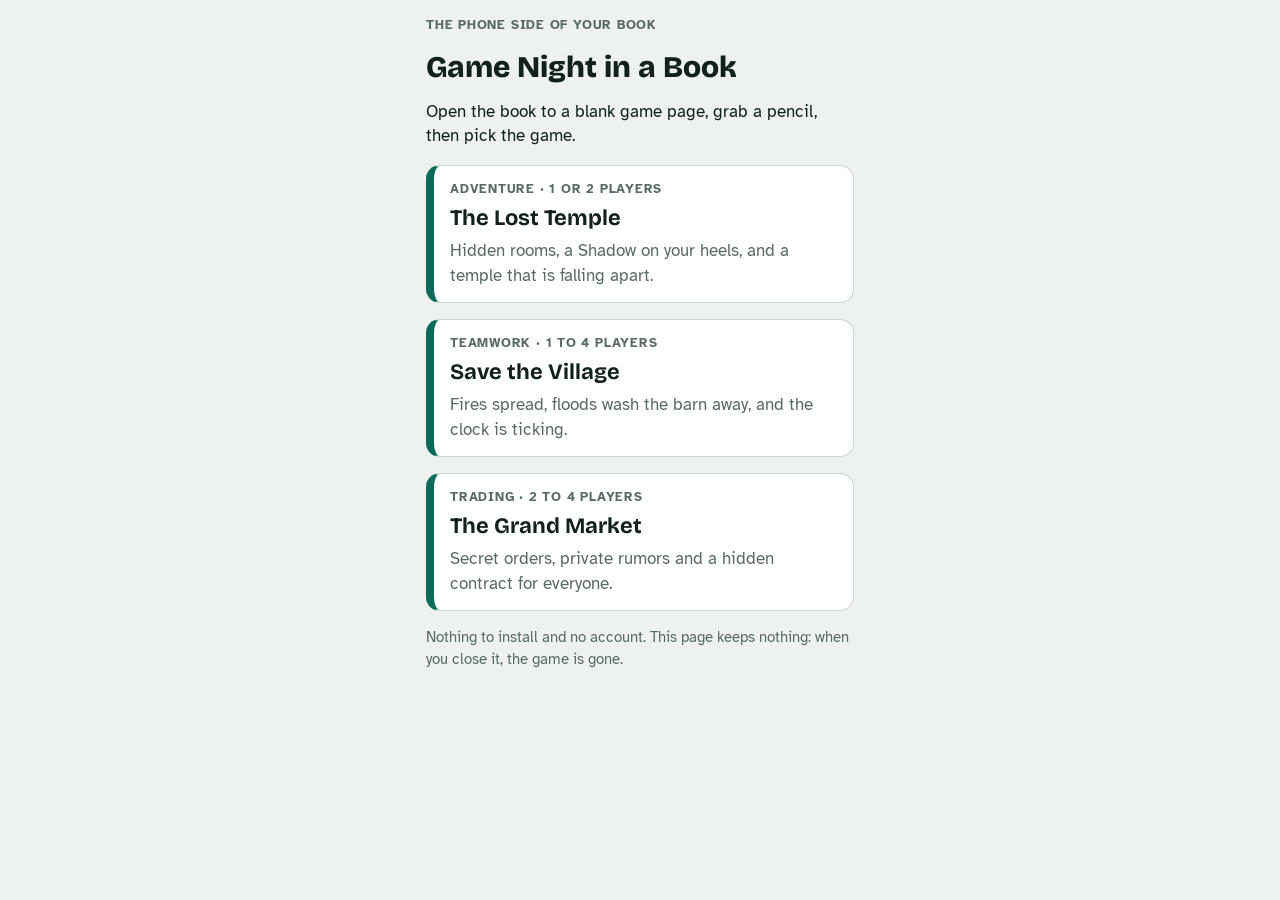
==== index.html @ 989e08fb "Add the web companion: The Lost Temple, Save the Village, The Grand Market Co-Authored-By: Claude Fa" ====
<!DOCTYPE html>
<html lang="en">
<head>
<meta charset="utf-8">
<meta name="viewport" content="width=device-width, initial-scale=1">
<title>Game Night in a Book</title>
<link href="https://fonts.googleapis.com/css2?family=Atkinson+Hyperlegible:wght@400;700&family=Bricolage+Grotesque:opsz,wght@12..96,600;12..96,800&display=swap" rel="stylesheet">
<link rel="stylesheet" href="shared.css">
<style>
.game{display:flex;flex-direction:column;gap:4px;background:var(--card);border:1px solid var(--line);border-left:8px solid var(--accent);border-radius:14px;padding:14px 16px;color:var(--ink);text-decoration:none}
.game b{font-family:var(--display);font-size:22px}
</style>
</head>
<body>
<main class="wrap">
  <p class="eyebrow">The phone side of your book</p>
  <h1>Game Night in a Book</h1>
  <p>Open the book to a blank game page, grab a pencil, then pick the game.</p>
  <a class="game" href="temple.html"><span class="eyebrow">Adventure · 1 or 2 players</span><b>The Lost Temple</b><span class="muted">Hidden rooms, a Shadow on your heels, and a temple that is falling apart.</span></a>
  <a class="game" href="village.html"><span class="eyebrow">Teamwork · 1 to 4 players</span><b>Save the Village</b><span class="muted">Fires spread, floods wash the barn away, and the clock is ticking.</span></a>
  <a class="game" href="market.html"><span class="eyebrow">Trading · 2 to 4 players</span><b>The Grand Market</b><span class="muted">Secret orders, private rumors and a hidden contract for everyone.</span></a>
  <p class="muted small">Nothing to install and no account. This page keeps nothing: when you close it, the game is gone.</p>
</main>
</body>
</html>
---- shared.css ----
/* Game Night in a Book - companion. One phone column, one main action per screen, big numbers readable at arm's length. */
:root{
  --paper:#eef2ee; --card:#ffffff; --ink:#13211d; --muted:#5a6a64; --line:#cdd6d0;
  --accent:#0c6a5b; --accent-ink:#ffffff; --alert:#b3261e; --gold:#b97c00;
  --display:"Bricolage Grotesque","Trebuchet MS",sans-serif;
  --body:"Atkinson Hyperlegible","Verdana",sans-serif;
  color-scheme:light;
}
@media (prefers-color-scheme:dark){
  :root:not([data-theme="light"]){--paper:#0f1916;--card:#182521;--ink:#e9f0ec;--muted:#9fb0a9;--line:#2d3f39;--accent:#3fc2a9;--accent-ink:#06211b;--alert:#ff8a80;--gold:#f0b83c;color-scheme:dark}
}
:root[data-theme="dark"]{--paper:#0f1916;--card:#182521;--ink:#e9f0ec;--muted:#9fb0a9;--line:#2d3f39;--accent:#3fc2a9;--accent-ink:#06211b;--alert:#ff8a80;--gold:#f0b83c;color-scheme:dark}
*{box-sizing:border-box}
html,body{margin:0}
body{background:var(--paper);color:var(--ink);font-family:var(--body);font-size:17px;line-height:1.45}
main.wrap{max-width:460px;margin:0 auto;padding:16px 16px 48px;display:flex;flex-direction:column;gap:16px}
h1,h2,h3{font-family:var(--display);margin:0;text-wrap:balance;line-height:1.1}
h1{font-size:30px;font-weight:800} h2{font-size:21px;font-weight:700} h3{font-size:17px;font-weight:700}
p{margin:0}
.muted{color:var(--muted)} .small{font-size:15px}
.view{display:none;flex-direction:column;gap:16px} .view.on{display:flex}
.top{display:flex;align-items:center;justify-content:space-between;gap:12px}
.top a{color:var(--accent);font-weight:700;text-decoration:none;padding:8px 0}
.card{background:var(--card);border:1px solid var(--line);border-radius:14px;padding:16px;display:flex;flex-direction:column;gap:10px}
.card.alertbox{border-color:var(--alert)} .card.alertbox .eyebrow{color:var(--alert)}
.card.goldbox{border-color:var(--gold)} .card.goldbox .eyebrow{color:var(--gold)}
.eyebrow{font-size:13px;letter-spacing:.06em;text-transform:uppercase;color:var(--muted);font-weight:700}
button,.btn{font:inherit;font-weight:700;border-radius:12px;border:2px solid var(--accent);background:var(--accent);color:var(--accent-ink);padding:14px 16px;min-height:52px;cursor:pointer;text-align:center;text-decoration:none;display:block;width:100%}
button.ghost,.btn.ghost{background:transparent;color:var(--accent)}
button.small{min-height:44px;padding:8px 12px;font-size:15px}
button.on{background:var(--gold);border-color:var(--gold);color:#1b1300}
button:focus-visible,a:focus-visible,input:focus-visible,select:focus-visible{outline:3px solid var(--gold);outline-offset:2px}
button[disabled]{opacity:.4;cursor:default}
input[type=text],input[type=number],select{font:inherit;width:100%;padding:12px;border-radius:10px;border:2px solid var(--line);background:var(--card);color:var(--ink)}
label{font-weight:700;font-size:15px}
.row{display:flex;gap:10px;align-items:stretch;flex-wrap:wrap} .row>*{flex:1 1 90px}
.grid2{display:grid;grid-template-columns:1fr 1fr;gap:10px}
.turn{font-family:var(--display);font-size:22px;font-weight:800}
.big{font-family:var(--display);font-weight:800;font-size:56px;line-height:1;font-variant-numeric:tabular-nums}
.num{font-family:var(--display);font-weight:800;font-size:34px;line-height:1;font-variant-numeric:tabular-nums}
.pill{display:inline-block;border:1.5px solid var(--line);border-radius:999px;padding:2px 10px;font-size:14px;font-weight:700}
.pill.bad{border-color:var(--alert);color:var(--alert)} .pill.good{border-color:var(--accent);color:var(--accent)}
.dice{display:flex;gap:12px;flex-wrap:wrap}
.die{width:64px;height:64px;min-height:0;border-radius:14px;border:2px solid var(--ink);background:var(--card);padding:9px;display:grid;grid-template-columns:repeat(3,1fr);grid-template-rows:repeat(3,1fr);gap:2px}
.die i{border-radius:50%} .die i.p{background:var(--ink)}
.die.used{opacity:.3} .die.pick{border-color:var(--gold);border-width:4px;padding:7px}
.list{display:flex;flex-direction:column}
.list>*{padding:10px 0;border-top:1px solid var(--line)} .list>*:first-child{border-top:0}
.overlay{position:fixed;inset:0;background:color-mix(in srgb,var(--paper) 92%,transparent);display:none;z-index:20;overflow:auto;padding:16px}
.overlay.on{display:block}
.overlay>.card{max-width:460px;margin:24px auto}
canvas.cardcanvas{width:100%;height:auto;border-radius:12px;border:1px solid var(--line)}
.check{display:flex;gap:10px;align-items:center;font-weight:700} .check input{width:26px;height:26px}
.err{color:var(--alert);font-weight:700}
@media (prefers-reduced-motion:no-preference){.pop{animation:pop .25s ease-out}@keyframes pop{from{transform:scale(.92)}to{transform:scale(1)}}}
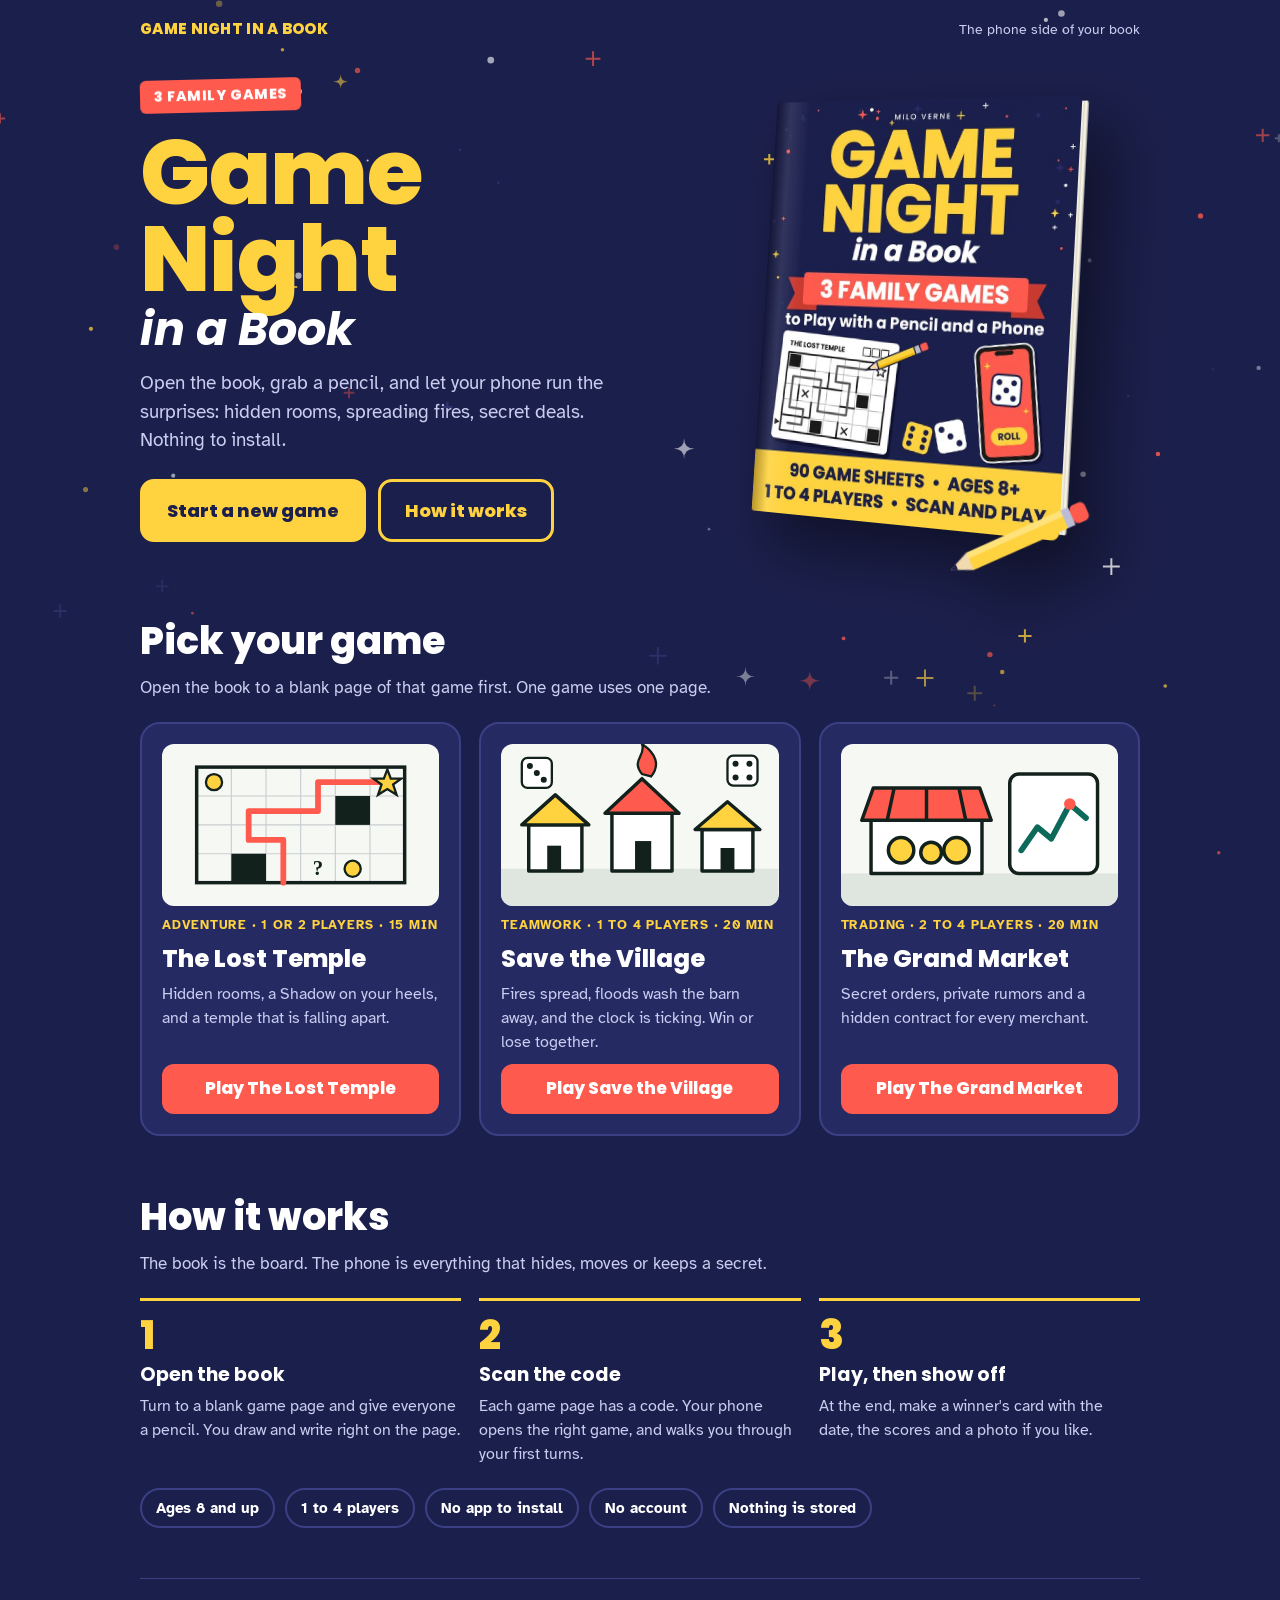
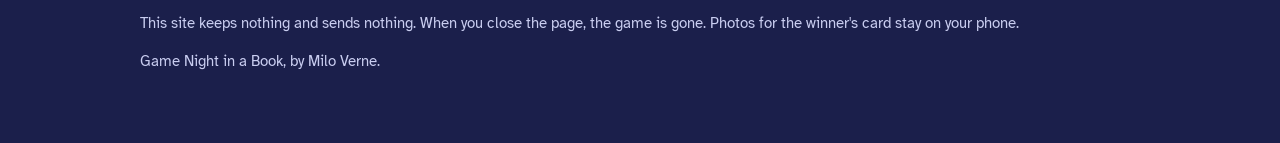
==== commit 9ca0f9c2: "Add a landing page that shows the book and leads to the three games Co-Authored-By: Claude Fable 5.2" ====
--- a/index.html
+++ b/index.html
@@ -4,22 +4,189 @@
 <meta charset="utf-8">
 <meta name="viewport" content="width=device-width, initial-scale=1">
 <title>Game Night in a Book</title>
-<link href="https://fonts.googleapis.com/css2?family=Atkinson+Hyperlegible:wght@400;700&family=Bricolage+Grotesque:opsz,wght@12..96,600;12..96,800&display=swap" rel="stylesheet">
-<link rel="stylesheet" href="shared.css">
+<meta name="description" content="The phone side of Game Night in a Book: three family games played with a pencil and a phone.">
+<link href="https://fonts.googleapis.com/css2?family=Poppins:ital,wght@0,500;0,700;0,800;1,700&family=Atkinson+Hyperlegible:wght@400;700&display=swap" rel="stylesheet">
 <style>
-.game{display:flex;flex-direction:column;gap:4px;background:var(--card);border:1px solid var(--line);border-left:8px solid var(--accent);border-radius:14px;padding:14px 16px;color:var(--ink);text-decoration:none}
-.game b{font-family:var(--display);font-size:22px}
+/* Layout: one night-sky world taken from the book cover. Hero with the book, then three game doors, then how it works. */
+:root{
+  --night:#1b1f4b; --night-2:#252a63; --ink:#ffffff; --soft:#c9cdf0;
+  --sun:#ffd23f; --coral:#ff5a4e; --line:#3a4083;
+  --display:"Poppins","Trebuchet MS",sans-serif; --body:"Atkinson Hyperlegible","Verdana",sans-serif;
+  color-scheme:dark;
+}
+*{box-sizing:border-box}
+html,body{margin:0}
+body{background:var(--night);color:var(--ink);font-family:var(--body);font-size:17px;line-height:1.5;overflow-x:hidden}
+a{color:inherit}
+.sky{position:fixed;inset:0;pointer-events:none;z-index:0}
+.wrap{position:relative;z-index:1;max-width:1040px;margin:0 auto;padding:0 20px 56px}
+header.bar{display:flex;justify-content:space-between;align-items:center;gap:12px;padding:18px 0}
+.brand{font-family:var(--display);font-weight:800;letter-spacing:.02em;font-size:15px;text-transform:uppercase;color:var(--sun);text-decoration:none}
+.bar .tag{font-size:14px;color:var(--soft)}
+.hero{display:grid;grid-template-columns:1.05fr .95fr;gap:36px;align-items:center;padding:20px 0 44px}
+.kicker{display:inline-block;background:var(--coral);font-family:var(--display);font-weight:800;font-size:14px;letter-spacing:.04em;text-transform:uppercase;padding:6px 14px;border-radius:6px;transform:rotate(-1.5deg)}
+h1{font-family:var(--display);font-weight:800;line-height:.95;margin:16px 0 0;text-wrap:balance;font-size:clamp(46px,9vw,92px);color:var(--sun);letter-spacing:-.01em}
+h1 em{display:block;font-style:italic;font-weight:700;color:var(--ink);font-size:.5em;margin-top:.12em;letter-spacing:0}
+.lede{font-size:19px;color:var(--soft);max-width:34em;margin:18px 0 0}
+.cta{display:flex;gap:12px;flex-wrap:wrap;margin-top:24px}
+.btn{font-family:var(--display);font-weight:800;font-size:18px;text-decoration:none;border-radius:14px;padding:15px 24px;display:inline-block;border:3px solid var(--sun);background:var(--sun);color:var(--night);min-height:54px}
+.btn.ghost{background:transparent;color:var(--sun)}
+.btn:focus-visible,.door:focus-visible{outline:4px solid var(--coral);outline-offset:3px}
+.bookstage{display:grid;place-items:center;perspective:1400px;padding:10px 0}
+.book{position:relative;width:min(78%,330px);transform:rotateY(-22deg) rotateX(4deg) rotateZ(2deg);transform-style:preserve-3d;filter:drop-shadow(26px 30px 30px rgba(0,0,0,.45))}
+.book img{display:block;width:100%;height:auto;border-radius:3px 8px 8px 3px}
+.book::before{content:"";position:absolute;top:1.2%;bottom:1.2%;right:-14px;width:14px;background:repeating-linear-gradient(90deg,#f4f1e6 0 2px,#d9d4c2 2px 3px);transform:rotateY(62deg);transform-origin:left;border-radius:0 3px 3px 0}
+.book::after{content:"";position:absolute;inset:0;border-radius:3px 8px 8px 3px;background:linear-gradient(90deg,rgba(0,0,0,.28),rgba(255,255,255,.10) 5%,rgba(0,0,0,0) 12%)}
+.pencil{position:absolute;right:-34px;bottom:-18px;width:150px;transform:rotate(-28deg)}
+h2{font-family:var(--display);font-weight:800;font-size:clamp(26px,4.4vw,38px);margin:0 0 6px;text-wrap:balance}
+.sub{color:var(--soft);margin:0 0 22px}
+.doors{display:grid;grid-template-columns:repeat(3,1fr);gap:18px}
+.door{display:flex;flex-direction:column;gap:10px;background:var(--night-2);border:2px solid var(--line);border-radius:20px;padding:20px;text-decoration:none;transition:transform .15s ease,border-color .15s ease}
+.door:hover{transform:translateY(-4px);border-color:var(--sun)}
+.door svg{width:100%;height:auto;border-radius:12px;background:#f6f8f4}
+.door .who{font-size:13px;font-weight:700;letter-spacing:.06em;text-transform:uppercase;color:var(--sun)}
+.door b{font-family:var(--display);font-weight:800;font-size:24px;line-height:1.1}
+.door p{margin:0;color:var(--soft);font-size:16px}
+.door .go{margin-top:auto;font-family:var(--display);font-weight:800;background:var(--coral);color:#fff;border-radius:12px;padding:12px 16px;text-align:center}
+section{padding:26px 0}
+.steps{display:grid;grid-template-columns:repeat(3,1fr);gap:18px;counter-reset:s}
+.step{border-top:3px solid var(--sun);padding-top:14px}
+.step::before{counter-increment:s;content:counter(s);font-family:var(--display);font-weight:800;font-size:40px;line-height:1;color:var(--sun);display:block;margin-bottom:6px}
+.step b{font-family:var(--display);font-size:19px;display:block}
+.step p{margin:4px 0 0;color:var(--soft);font-size:16px}
+.promise{display:flex;gap:10px;flex-wrap:wrap;margin-top:8px}
+.chip{border:2px solid var(--line);border-radius:999px;padding:7px 14px;font-size:15px;font-weight:700}
+footer{border-top:1px solid var(--line);margin-top:24px;padding-top:18px;color:var(--soft);font-size:15px}
+@media (max-width:760px){
+  .hero{grid-template-columns:1fr;gap:10px;padding-top:6px}
+  .bookstage{order:-1}
+  .book{width:min(62%,250px)}
+  .pencil{width:110px;right:-22px}
+  .doors,.steps{grid-template-columns:1fr}
+  .bar .tag{display:none}
+}
+@media (prefers-reduced-motion:no-preference){
+  .book{animation:float 6s ease-in-out infinite}
+  @keyframes float{0%,100%{translate:0 0}50%{translate:0 -10px}}
+}
 </style>
 </head>
 <body>
-<main class="wrap">
-  <p class="eyebrow">The phone side of your book</p>
-  <h1>Game Night in a Book</h1>
-  <p>Open the book to a blank game page, grab a pencil, then pick the game.</p>
-  <a class="game" href="temple.html"><span class="eyebrow">Adventure · 1 or 2 players</span><b>The Lost Temple</b><span class="muted">Hidden rooms, a Shadow on your heels, and a temple that is falling apart.</span></a>
-  <a class="game" href="village.html"><span class="eyebrow">Teamwork · 1 to 4 players</span><b>Save the Village</b><span class="muted">Fires spread, floods wash the barn away, and the clock is ticking.</span></a>
-  <a class="game" href="market.html"><span class="eyebrow">Trading · 2 to 4 players</span><b>The Grand Market</b><span class="muted">Secret orders, private rumors and a hidden contract for everyone.</span></a>
-  <p class="muted small">Nothing to install and no account. This page keeps nothing: when you close it, the game is gone.</p>
-</main>
+<canvas class="sky" id="sky" aria-hidden="true"></canvas>
+<div class="wrap">
+  <header class="bar">
+    <a class="brand" href="index.html">Game Night in a Book</a>
+    <span class="tag">The phone side of your book</span>
+  </header>
+
+  <div class="hero">
+    <div>
+      <span class="kicker">3 family games</span>
+      <h1>Game Night <em>in a Book</em></h1>
+      <p class="lede">Open the book, grab a pencil, and let your phone run the surprises: hidden rooms, spreading fires, secret deals. Nothing to install.</p>
+      <div class="cta">
+        <a class="btn" href="#games">Start a new game</a>
+        <a class="btn ghost" href="#how">How it works</a>
+      </div>
+    </div>
+    <div class="bookstage">
+      <div class="book">
+        <img src="book-cover.jpg" alt="Cover of the book Game Night in a Book, by Milo Verne" width="560" height="724">
+        <svg class="pencil" viewBox="0 0 150 30" aria-hidden="true">
+          <rect x="22" y="6" width="104" height="18" fill="#ffd23f"/><rect x="22" y="6" width="104" height="6" fill="#ffe27a"/>
+          <polygon points="22,6 0,15 22,24" fill="#f1d9b0"/><polygon points="7,12 0,15 7,18" fill="#1b1f4b"/>
+          <rect x="126" y="6" width="8" height="18" fill="#b9bdd6"/><rect x="134" y="6" width="16" height="18" rx="5" fill="#ff5a4e"/>
+        </svg>
+      </div>
+    </div>
+  </div>
+
+  <section id="games">
+    <h2>Pick your game</h2>
+    <p class="sub">Open the book to a blank page of that game first. One game uses one page.</p>
+    <div class="doors">
+      <a class="door" href="temple.html">
+        <svg viewBox="0 0 240 140" role="img" aria-label="A temple map with a pencil path">
+          <g stroke="#c9ced0" stroke-width="1"><path d="M30 20H210M30 45H210M30 70H210M30 95H210M30 120H210M30 20V120M60 20V120M90 20V120M120 20V120M150 20V120M180 20V120M210 20V120"/></g>
+          <rect x="30" y="20" width="180" height="100" fill="none" stroke="#13211d" stroke-width="3"/>
+          <rect x="150" y="45" width="30" height="25" fill="#13211d"/><rect x="60" y="95" width="30" height="25" fill="#13211d"/>
+          <path d="M105 120V83H75V58H135V33H195" fill="none" stroke="#ff5a4e" stroke-width="5" stroke-linecap="round" stroke-linejoin="round"/>
+          <circle cx="45" cy="33" r="7" fill="#ffd23f" stroke="#13211d" stroke-width="2"/><circle cx="165" cy="108" r="7" fill="#ffd23f" stroke="#13211d" stroke-width="2"/>
+          <text x="135" y="113" font-family="Verdana" font-weight="700" font-size="18" text-anchor="middle" fill="#13211d">?</text>
+          <polygon points="195,22 198,30 207,30 200,35 203,44 195,39 187,44 190,35 183,30 192,30" fill="#ffd23f" stroke="#13211d" stroke-width="2"/>
+        </svg>
+        <span class="who">Adventure · 1 or 2 players · 15 min</span>
+        <b>The Lost Temple</b>
+        <p>Hidden rooms, a Shadow on your heels, and a temple that is falling apart.</p>
+        <span class="go">Play The Lost Temple</span>
+      </a>
+      <a class="door" href="village.html">
+        <svg viewBox="0 0 240 140" role="img" aria-label="Village houses, one of them on fire">
+          <rect x="0" y="108" width="240" height="32" fill="#dfe6df"/>
+          <g stroke="#13211d" stroke-width="3" stroke-linejoin="round">
+            <rect x="24" y="70" width="46" height="40" fill="#fff"/><polygon points="18,70 47,44 76,70" fill="#ffd23f"/>
+            <rect x="96" y="60" width="52" height="50" fill="#fff"/><polygon points="90,60 122,30 154,60" fill="#ff5a4e"/>
+            <rect x="174" y="74" width="44" height="36" fill="#fff"/><polygon points="168,74 196,50 224,74" fill="#ffd23f"/>
+          </g>
+          <rect x="40" y="88" width="12" height="22" fill="#13211d"/><rect x="116" y="84" width="14" height="26" fill="#13211d"/><rect x="190" y="90" width="12" height="20" fill="#13211d"/>
+          <path d="M122 26c-10-12 4-16 0-26 12 8 16 18 8 28z" fill="#ff5a4e" stroke="#13211d" stroke-width="2"/>
+          <g fill="#fff" stroke="#13211d" stroke-width="2"><rect x="18" y="12" width="26" height="26" rx="5"/><rect x="196" y="10" width="26" height="26" rx="5"/></g>
+          <g fill="#13211d"><circle cx="25" cy="19" r="2.6"/><circle cx="37" cy="31" r="2.6"/><circle cx="31" cy="25" r="2.6"/><circle cx="203" cy="17" r="2.6"/><circle cx="215" cy="29" r="2.6"/><circle cx="215" cy="17" r="2.6"/><circle cx="203" cy="29" r="2.6"/></g>
+        </svg>
+        <span class="who">Teamwork · 1 to 4 players · 20 min</span>
+        <b>Save the Village</b>
+        <p>Fires spread, floods wash the barn away, and the clock is ticking. Win or lose together.</p>
+        <span class="go">Play Save the Village</span>
+      </a>
+      <a class="door" href="market.html">
+        <svg viewBox="0 0 240 140" role="img" aria-label="A market stall with a price chart">
+          <rect x="0" y="112" width="240" height="28" fill="#dfe6df"/>
+          <g stroke="#13211d" stroke-width="3" stroke-linejoin="round">
+            <rect x="26" y="66" width="96" height="46" fill="#fff"/>
+            <path d="M18 66h112l-10-28H28z" fill="#ff5a4e"/><path d="M46 38l-6 28M74 38v28M102 38l6 28" fill="none"/>
+            <circle cx="52" cy="92" r="11" fill="#ffd23f"/><circle cx="78" cy="94" r="9" fill="#ffd23f"/><circle cx="100" cy="92" r="11" fill="#ffd23f"/>
+          </g>
+          <rect x="146" y="26" width="76" height="86" rx="8" fill="#fff" stroke="#13211d" stroke-width="3"/>
+          <path d="M156 92l14-20 12 10 16-30 14 12" fill="none" stroke="#0c6a5b" stroke-width="5" stroke-linecap="round" stroke-linejoin="round"/>
+          <circle cx="198" cy="52" r="5" fill="#ff5a4e"/>
+        </svg>
+        <span class="who">Trading · 2 to 4 players · 20 min</span>
+        <b>The Grand Market</b>
+        <p>Secret orders, private rumors and a hidden contract for every merchant.</p>
+        <span class="go">Play The Grand Market</span>
+      </a>
+    </div>
+  </section>
+
+  <section id="how">
+    <h2>How it works</h2>
+    <p class="sub">The book is the board. The phone is everything that hides, moves or keeps a secret.</p>
+    <div class="steps">
+      <div class="step"><b>Open the book</b><p>Turn to a blank game page and give everyone a pencil. You draw and write right on the page.</p></div>
+      <div class="step"><b>Scan the code</b><p>Each game page has a code. Your phone opens the right game, and walks you through your first turns.</p></div>
+      <div class="step"><b>Play, then show off</b><p>At the end, make a winner's card with the date, the scores and a photo if you like.</p></div>
+    </div>
+    <div class="promise" style="margin-top:22px">
+      <span class="chip">Ages 8 and up</span><span class="chip">1 to 4 players</span><span class="chip">No app to install</span><span class="chip">No account</span><span class="chip">Nothing is stored</span>
+    </div>
+  </section>
+
+  <footer>
+    <p>This site keeps nothing and sends nothing. When you close the page, the game is gone. Photos for the winner's card stay on your phone.</p>
+    <p>Game Night in a Book, by Milo Verne.</p>
+  </footer>
+</div>
+<script>
+/* night sky: a few stars and plus signs, drawn once (and again on resize) */
+(function(){var c=document.getElementById('sky'),x=c.getContext('2d');
+function draw(){var w=c.width=innerWidth,h=c.height=innerHeight,s=1;function r(){s=(s*16807)%2147483647;return s/2147483647}
+  var cols=['#ffd23f','#ff5a4e','#ffffff','#3a4083'];
+  for(var i=0;i<70;i++){var px=r()*w,py=r()*h,k=r(),col=cols[Math.floor(r()*4)];x.fillStyle=x.strokeStyle=col;x.globalAlpha=.25+r()*.6;
+    if(k<.6){x.beginPath();x.arc(px,py,1+r()*2.5,0,7);x.fill()}
+    else if(k<.85){var a=4+r()*5;x.lineWidth=2;x.beginPath();x.moveTo(px-a,py);x.lineTo(px+a,py);x.moveTo(px,py-a);x.lineTo(px,py+a);x.stroke()}
+    else{var b=5+r()*6;x.beginPath();x.moveTo(px,py-b);x.quadraticCurveTo(px,py,px+b,py);x.quadraticCurveTo(px,py,px,py+b);x.quadraticCurveTo(px,py,px-b,py);x.quadraticCurveTo(px,py,px,py-b);x.fill()}}
+  x.globalAlpha=1}
+draw();addEventListener('resize',draw)})();
+</script>
 </body>
 </html>
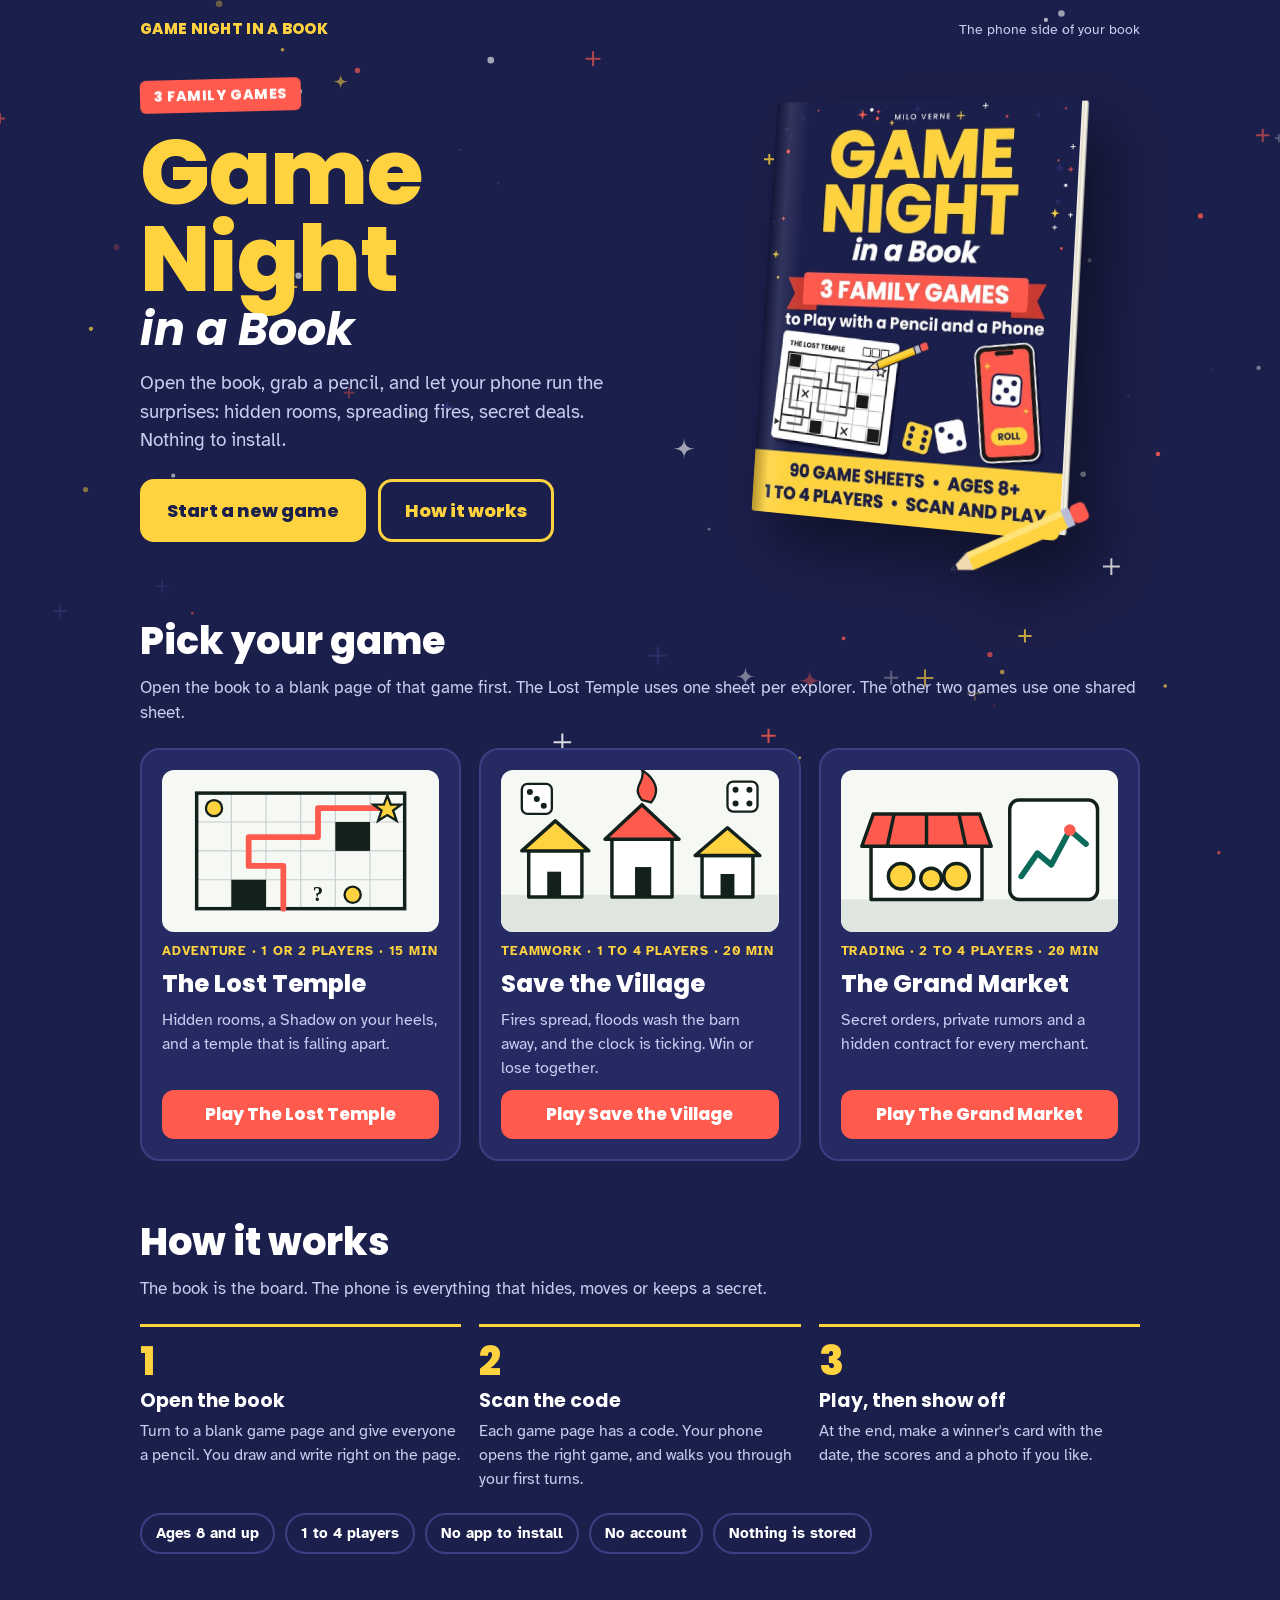
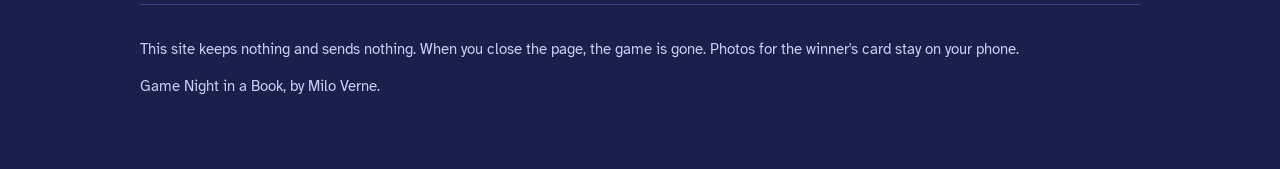
==== commit a76407a0: "Fix Temple duel (one map per explorer), full-screen pass screens in the Market, dice reminder in the" ====
--- a/index.html
+++ b/index.html
@@ -103,7 +103,7 @@
 
   <section id="games">
     <h2>Pick your game</h2>
-    <p class="sub">Open the book to a blank page of that game first. One game uses one page.</p>
+    <p class="sub">Open the book to a blank page of that game first. The Lost Temple uses one sheet per explorer. The other two games use one shared sheet.</p>
     <div class="doors">
       <a class="door" href="temple.html">
         <svg viewBox="0 0 240 140" role="img" aria-label="A temple map with a pencil path">
